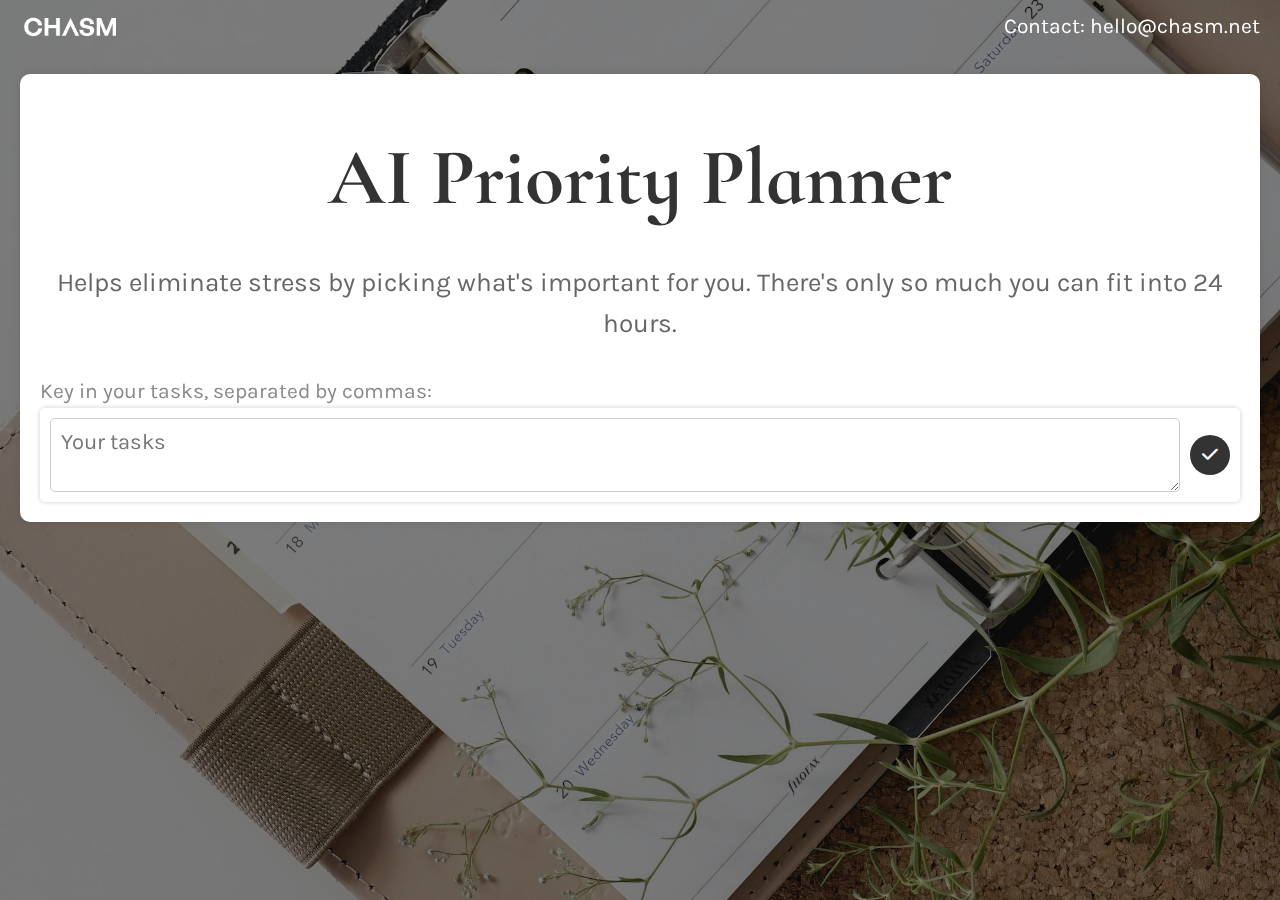
==== index.html @ 008b03d7 "Change UI" ====
<!DOCTYPE html>
<html lang="en">
<head>
  <meta charset="UTF-8">
  <meta name="viewport" content="width=device-width, initial-scale=1.0">
  <link rel="preconnect" href="https://fonts.googleapis.com">
  <link rel="preconnect" href="https://fonts.gstatic.com" crossorigin>
  <link href="https://fonts.googleapis.com/css2?family=Cormorant+Infant:wght@700&family=Karla&display=swap" rel="stylesheet">
  <link rel="stylesheet" href="https://cdnjs.cloudflare.com/ajax/libs/font-awesome/6.3.0/css/all.min.css">
  <link rel="stylesheet" href="style.css">
  <title>Chasm Preview</title>
</head>
<body>
  <section class="container">
    <header>
      <img alt="logo" src="img/logo.png">
      <div>
        <span id="contact">Contact: hello@chasm.net</span>
      </div>
    </header>
    <div id="content-container">
      <h1>AI Priority Planner</h1>
      <p>Helps eliminate stress by picking what's important for you. There's only so much you can fit into 24 hours.</p>
      <div>
        <span>Key in your tasks, separated by commas:</span>
        <div class="input-container">
          <div class="input-box">
            <textarea id="text-input" placeholder="Your tasks"></textarea>
            <button id="submit" class="circle-button"><i class="fas fa-check"></i></button>
          </div>
        </div>
      </div>
      <div id="response" class="response-container"></div>
    </div>
  </section>
  <script src="script.js"></script>
</body>
</html>
---- style.css ----
body, h1, p, span, div, button, textarea {
  margin: 0;
  padding: 0;
  box-sizing: border-box;
}

body {
  font-family: Arial, sans-serif;
  background-image: url(img/bg.jpeg);
  background-size: cover;
  background-repeat: no-repeat;
  background-attachment: fixed;
  background-position: center center;
  color: #333;
  line-height: 1.6;
  margin: 0;
  position: relative;
}

body::before {
  content: "";
  background: rgba(0, 0, 0, 0.5);
  position: fixed;
  top: 0;
  right: 0;
  bottom: 0;
  left: 0;
  z-index: -1;
}

#contact {
  color: #fff;
}

header {
  display: flex;
  justify-content: space-between;
  align-items: center;
  background-color: rgba(0, 0, 0, 0);
  padding: 10px 20px;
}

header img {
  width: 100px;
}

#content-container {
  background-color: #fff;
  padding: 20px;
  border-radius: 10px;
  box-shadow: 0px 0px 10px rgba(0, 0, 0, 0.1);
  margin: 20px;
}

header div {
  font-family: 'Karla', sans-serif;
  text-align: right;
  color: #fff;
}

h1 {
  font-family: 'Cormorant Infant', serif;
  text-align: center;
  font-size: 80px;
  margin: 20px 0;
  color: #333;
}

p {
  font-family: 'Karla', sans-serif;
  text-align: center;
  font-size: 26px;
  margin-top: 10px;
  margin-bottom: 30px;
  color: #666;
}

span {
  font-family: 'Karla', sans-serif;
  font-size: 21px;
  display: block;
  color: #888;
}

.circle-button {
  background-color: #333;
  color: #fff;
  border: none;
  cursor: pointer;
  border-radius: 50%;
  width: 40px;
  height: 40px;
  text-align: center;
  line-height: 40px;
  transition: background-color 0.3s ease;
  display: flex;
  align-items: center;
  justify-content: center;
}

.circle-button i {
  font-size: 18px;
  line-height: 1;
}

.input-container {
  background-color: #fff;
  padding: 10px;
  border-radius: 5px;
  box-shadow: 0px 0px 5px rgba(0, 0, 0, 0.2);
  display: flex;
  align-items: center;
}

.input-box {
  display: flex;
  align-items: center;
  width: 100%;
}

textarea {
  font-family: 'Karla', sans-serif;
  font-size: 22px;
  flex: 1;
  padding: 10px;
  border: 1px solid #ccc;
  border-radius: 5px;
  margin-right: 10px;
}

.circle-button:hover {
  background-color: #555;
}

.response-container {
  display: none;
  font-family: 'Karla', sans-serif;
  font-size: 21px;
  color: #333;
  background-color: #fff;
  padding: 20px;
  border-radius: 10px;
  box-shadow: 0px 0px 10px rgba(0, 0, 0, 0.1);
  margin-top: 20px;
  text-align: center;
  white-space: pre-line;
}
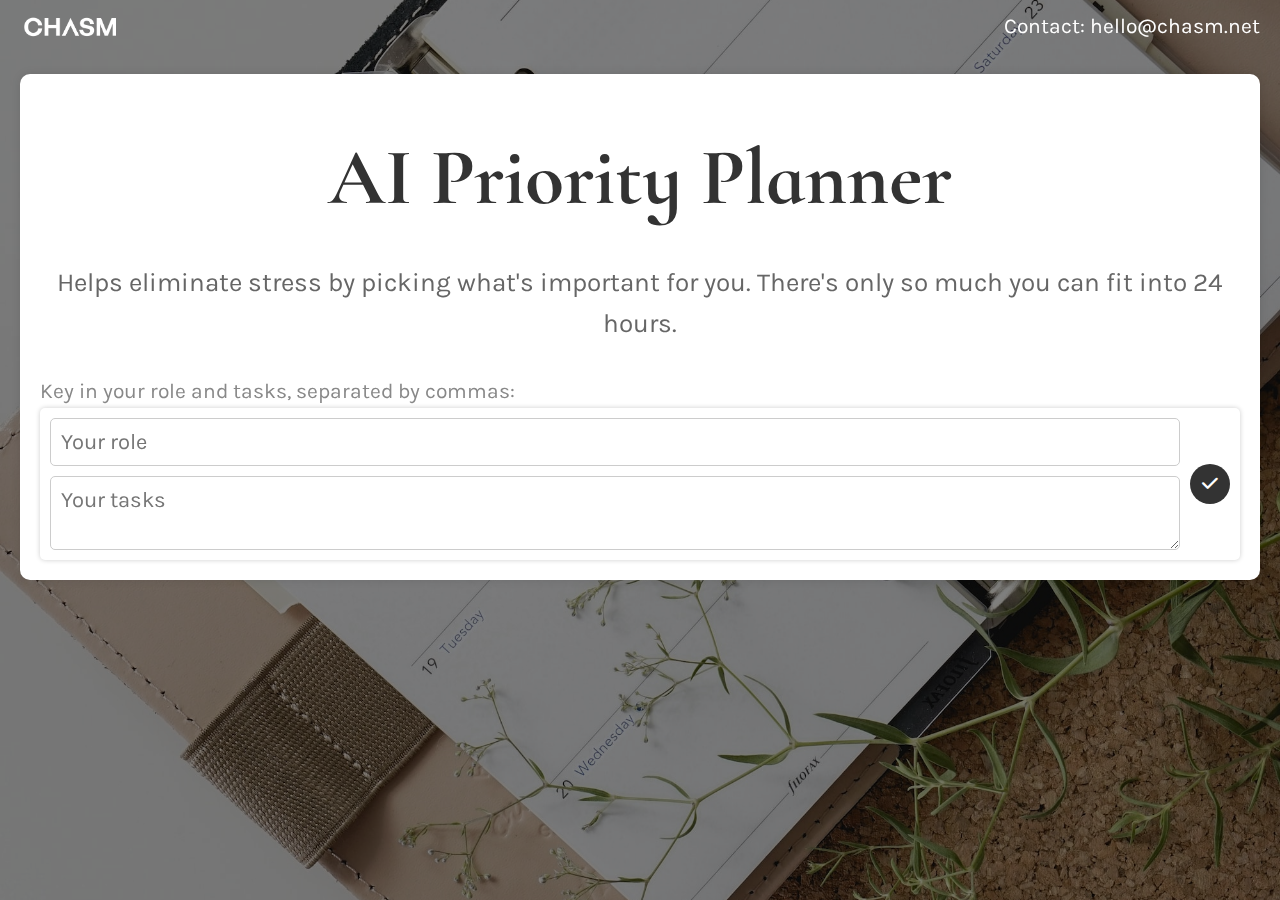
==== commit 5d97207a: "Add role textbox" ====
--- a/index.html
+++ b/index.html
@@ -22,12 +22,13 @@
       <h1>AI Priority Planner</h1>
       <p>Helps eliminate stress by picking what's important for you. There's only so much you can fit into 24 hours.</p>
       <div>
-        <span>Key in your tasks, separated by commas:</span>
+        <span>Key in your role and tasks, separated by commas:</span>
         <div class="input-container">
           <div class="input-box">
+            <input id="role-input" type="text" placeholder="Your role">
             <textarea id="text-input" placeholder="Your tasks"></textarea>
-            <button id="submit" class="circle-button"><i class="fas fa-check"></i></button>
           </div>
+          <button id="submit" class="circle-button"><i class="fas fa-check"></i></button>
         </div>
       </div>
       <div id="response" class="response-container"></div>
--- a/style.css
+++ b/style.css
@@ -114,18 +114,27 @@
 
 .input-box {
   display: flex;
-  align-items: center;
-  width: 100%;
+  flex-direction: column;
+  flex: 1;
+  margin-right: 10px;
+}
+
+#role-input {
+  font-family: 'Karla', sans-serif;
+  font-size: 22px;
+  padding: 10px;
+  border: 1px solid #ccc;
+  border-radius: 5px;
+  margin-bottom: 10px;
 }
 
 textarea {
   font-family: 'Karla', sans-serif;
   font-size: 22px;
-  flex: 1;
   padding: 10px;
   border: 1px solid #ccc;
   border-radius: 5px;
-  margin-right: 10px;
+  flex: 1;
 }
 
 .circle-button:hover {
@@ -144,4 +153,4 @@
   margin-top: 20px;
   text-align: center;
   white-space: pre-line;
-}+}
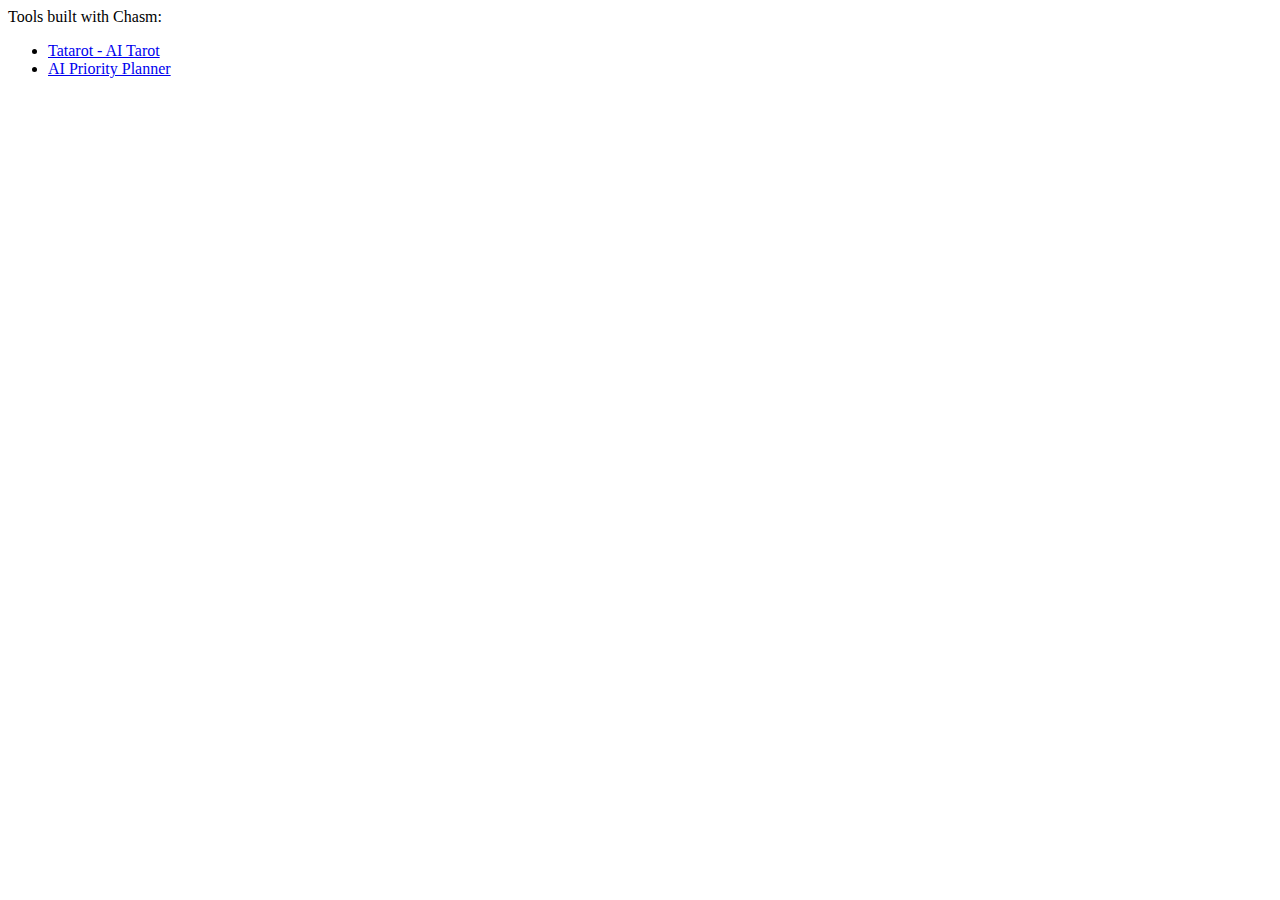
==== commit 72e1c298: "Add tools selection page" ====
--- a/index.html
+++ b/index.html
@@ -3,37 +3,13 @@
 <head>
   <meta charset="UTF-8">
   <meta name="viewport" content="width=device-width, initial-scale=1.0">
-  <link rel="preconnect" href="https://fonts.googleapis.com">
-  <link rel="preconnect" href="https://fonts.gstatic.com" crossorigin>
-  <link href="https://fonts.googleapis.com/css2?family=Cormorant+Infant:wght@700&family=Karla&display=swap" rel="stylesheet">
-  <link rel="stylesheet" href="https://cdnjs.cloudflare.com/ajax/libs/font-awesome/6.3.0/css/all.min.css">
-  <link rel="stylesheet" href="style.css">
   <title>Chasm Preview</title>
 </head>
 <body>
-  <section class="container">
-    <header>
-      <img alt="logo" src="img/logo.png">
-      <div>
-        <span id="contact">Contact: hello@chasm.net</span>
-      </div>
-    </header>
-    <div id="content-container">
-      <h1>AI Priority Planner</h1>
-      <p>Helps eliminate stress by picking what's important for you. There's only so much you can fit into 24 hours.</p>
-      <div>
-        <span>Key in your role and tasks, separated by commas:</span>
-        <div class="input-container">
-          <div class="input-box">
-            <input id="role-input" type="text" placeholder="Your role">
-            <textarea id="text-input" placeholder="Your tasks"></textarea>
-          </div>
-          <button id="submit" class="circle-button"><i class="fas fa-check"></i></button>
-        </div>
-      </div>
-      <div id="response" class="response-container"></div>
-    </div>
-  </section>
-  <script src="script.js"></script>
+  Tools built with Chasm:
+  <ul>
+    <li><a href="./tatarot/index.html">Tatarot - AI Tarot</a></li>
+    <li><a href="./prio_planner/index.html">AI Priority Planner</a></li>
+  </ul>
 </body>
 </html>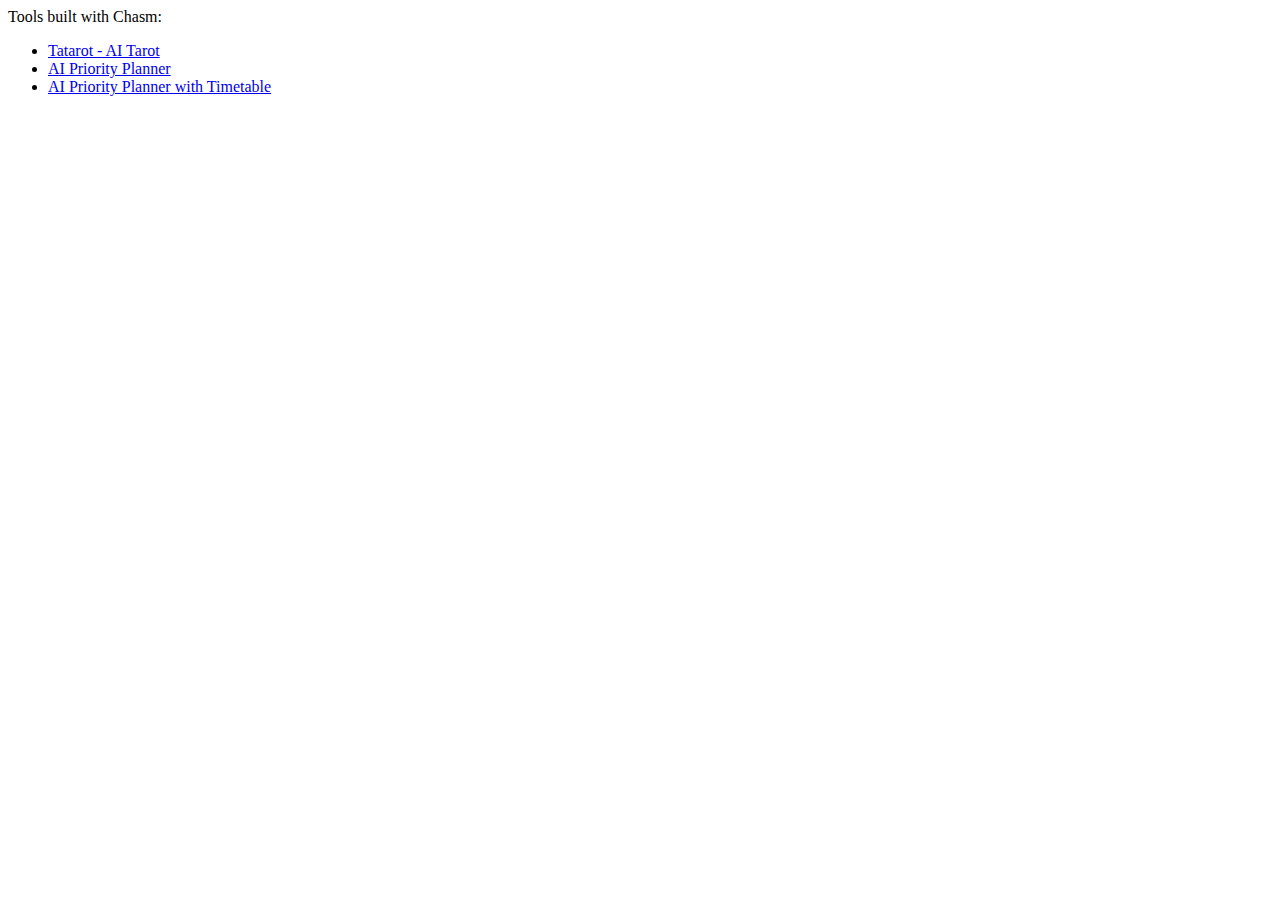
==== commit a6b76181: "Add initial timetable files" ====
--- a/index.html
+++ b/index.html
@@ -10,6 +10,7 @@
   <ul>
     <li><a href="./tatarot/index.html">Tatarot - AI Tarot</a></li>
     <li><a href="./prio_planner/index.html">AI Priority Planner</a></li>
+    <li><a href="./timetable/index.html">AI Priority Planner with Timetable</a></li>
   </ul>
 </body>
 </html>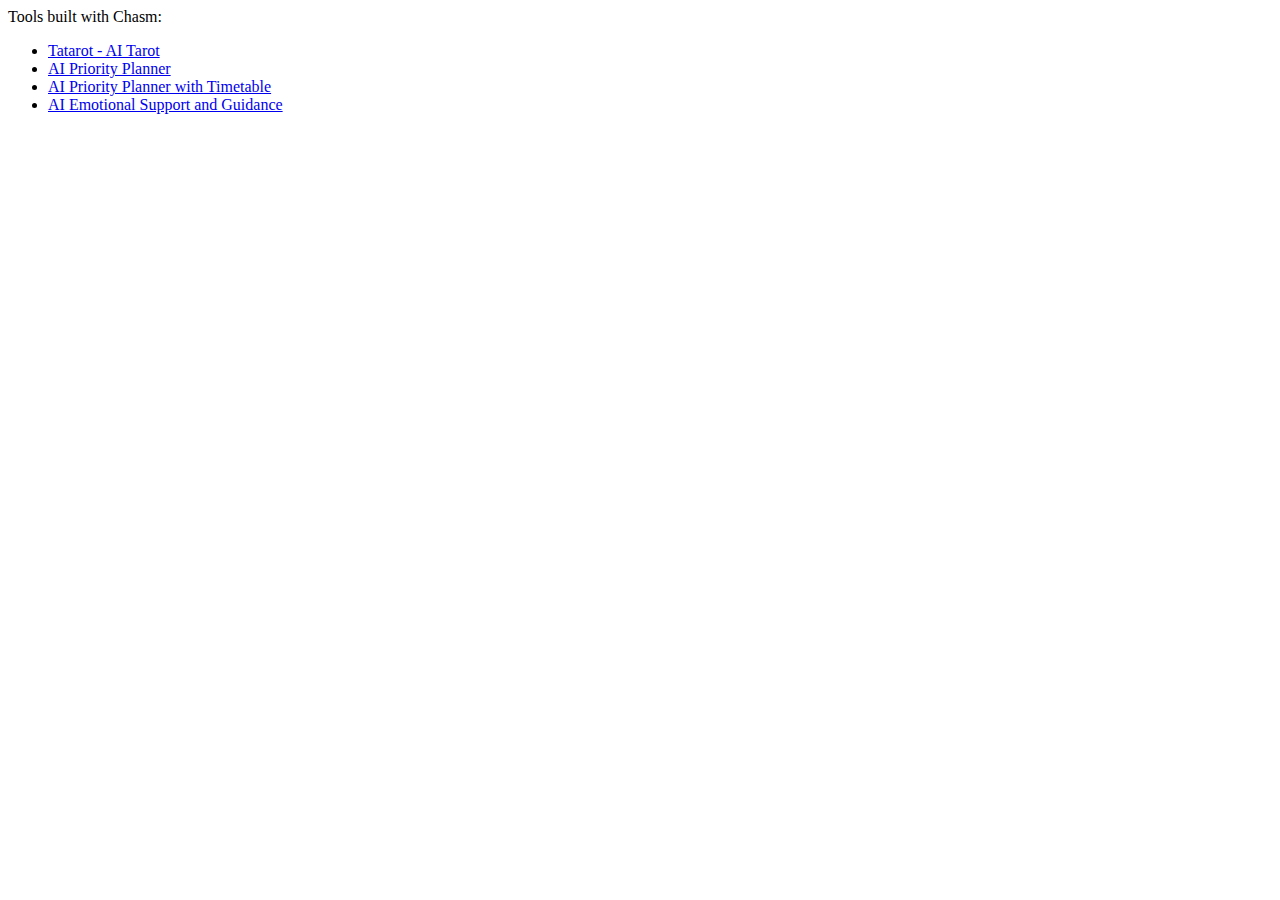
==== commit e7f9e25c: "Add link to index" ====
--- a/index.html
+++ b/index.html
@@ -11,6 +11,7 @@
     <li><a href="./tatarot/index.html">Tatarot - AI Tarot</a></li>
     <li><a href="./prio_planner/index.html">AI Priority Planner</a></li>
     <li><a href="./timetable/index.html">AI Priority Planner with Timetable</a></li>
+    <li><a href="./emo_support/index.html">AI Emotional Support and Guidance</a></li>
   </ul>
 </body>
 </html>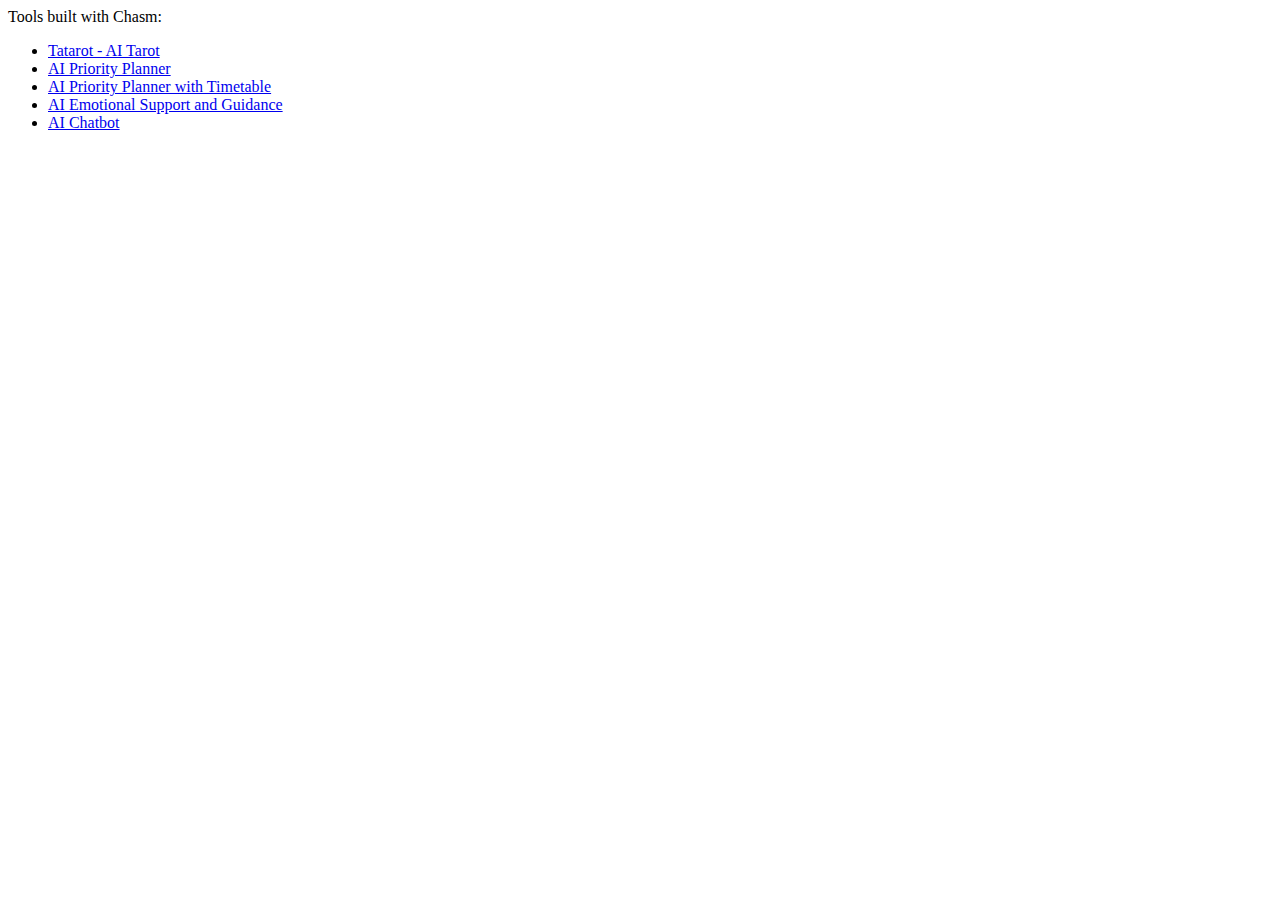
==== commit fcc69f3a: "Update API authorization token" ====
--- a/index.html
+++ b/index.html
@@ -1,17 +1,22 @@
 <!DOCTYPE html>
 <html lang="en">
-<head>
-  <meta charset="UTF-8">
-  <meta name="viewport" content="width=device-width, initial-scale=1.0">
-  <title>Chasm Preview</title>
-</head>
-<body>
-  Tools built with Chasm:
-  <ul>
-    <li><a href="./tatarot/index.html">Tatarot - AI Tarot</a></li>
-    <li><a href="./prio_planner/index.html">AI Priority Planner</a></li>
-    <li><a href="./timetable/index.html">AI Priority Planner with Timetable</a></li>
-    <li><a href="./emo_support/index.html">AI Emotional Support and Guidance</a></li>
-  </ul>
-</body>
-</html>+  <head>
+    <meta charset="UTF-8" />
+    <meta name="viewport" content="width=device-width, initial-scale=1.0" />
+    <title>Chasm Preview</title>
+  </head>
+  <body>
+    Tools built with Chasm:
+    <ul>
+      <li><a href="./tatarot/index.html">Tatarot - AI Tarot</a></li>
+      <li><a href="./prio_planner/index.html">AI Priority Planner</a></li>
+      <li>
+        <a href="./timetable/index.html">AI Priority Planner with Timetable</a>
+      </li>
+      <li>
+        <a href="./emo_support/index.html">AI Emotional Support and Guidance</a>
+      </li>
+      <li><a href="./chatbot/index.html">AI Chatbot</a></li>
+    </ul>
+  </body>
+</html>
